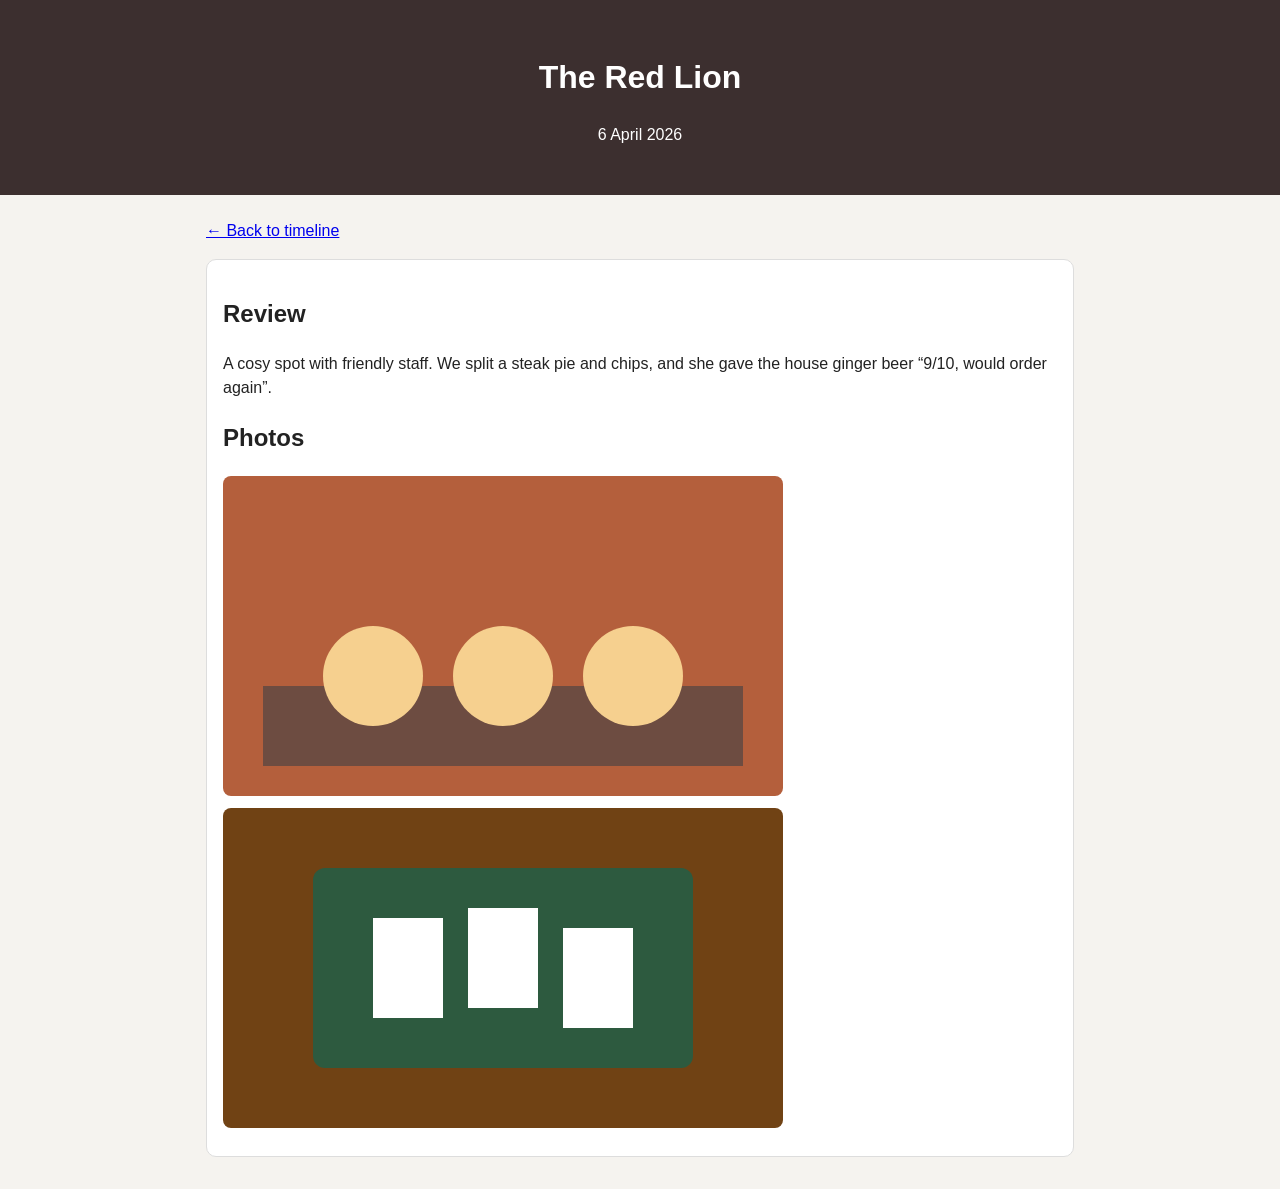
==== visits/2026-04-13-theoldhouse.html @ 918e7992 "rename visits" ====
<!DOCTYPE html>
<html lang="en">
  <head>
    <meta charset="UTF-8" />
    <meta name="viewport" content="width=device-width, initial-scale=1.0" />
    <title>The Red Lion - Pub Tour</title>
    <link rel="stylesheet" href="../styles.css" />
  </head>
  <body>
    <header class="page-header">
      <h1>The Red Lion</h1>
      <p>6 April 2026</p>
    </header>
    <main>
      <a class="back-link" href="../index.html">← Back to timeline</a>
      <article class="visit">
        <h2>Review</h2>
        <p>
          A cosy spot with friendly staff. We split a steak pie and chips, and she
          gave the house ginger beer “9/10, would order again”.
        </p>

        <h2>Photos</h2>
        <img src="../assets/red-lion-photo-1.svg" alt="Dinner table at The Red Lion" />
        <img src="../assets/red-lion-photo-2.svg" alt="Card game at The Red Lion" />
      </article>
    </main>
  </body>
</html>
---- styles.css ----
* {
  box-sizing: border-box;
}

body {
  margin: 0;
  font-family: Arial, sans-serif;
  line-height: 1.5;
  background: #f5f3ef;
  color: #222;
}

.page-header {
  background: #3c2f2f;
  color: #fff;
  padding: 2rem 1rem;
  text-align: center;
}

main {
  max-width: 900px;
  margin: 0 auto;
  padding: 1.5rem 1rem 2rem;
}

.timeline {
  list-style: none;
  margin: 0;
  padding: 0;
  display: grid;
  gap: 1rem;
}

.timeline-entry a {
  display: grid;
  grid-template-columns: 120px 1fr;
  gap: 1rem;
  background: #fff;
  text-decoration: none;
  color: inherit;
  border-radius: 10px;
  overflow: hidden;
  border: 1px solid #ddd;
}

.timeline-entry img {
  width: 120px;
  height: 120px;
  object-fit: cover;
}

.entry-content {
  padding: 0.75rem 0.75rem 0.75rem 0;
}

.entry-content h2 {
  margin-top: 0;
  margin-bottom: 0.4rem;
}

.visit {
  background: #fff;
  border: 1px solid #ddd;
  border-radius: 10px;
  padding: 1rem;
}

.visit img {
  width: 100%;
  max-width: 560px;
  border-radius: 8px;
  display: block;
  margin: 0.75rem 0;
}

.back-link {
  display: inline-block;
  margin-bottom: 1rem;
}

@media (max-width: 640px) {
  .timeline-entry a {
    grid-template-columns: 1fr;
  }

  .timeline-entry img {
    width: 100%;
    height: 200px;
  }

  .entry-content {
    padding: 0 0.75rem 0.75rem;
  }
}
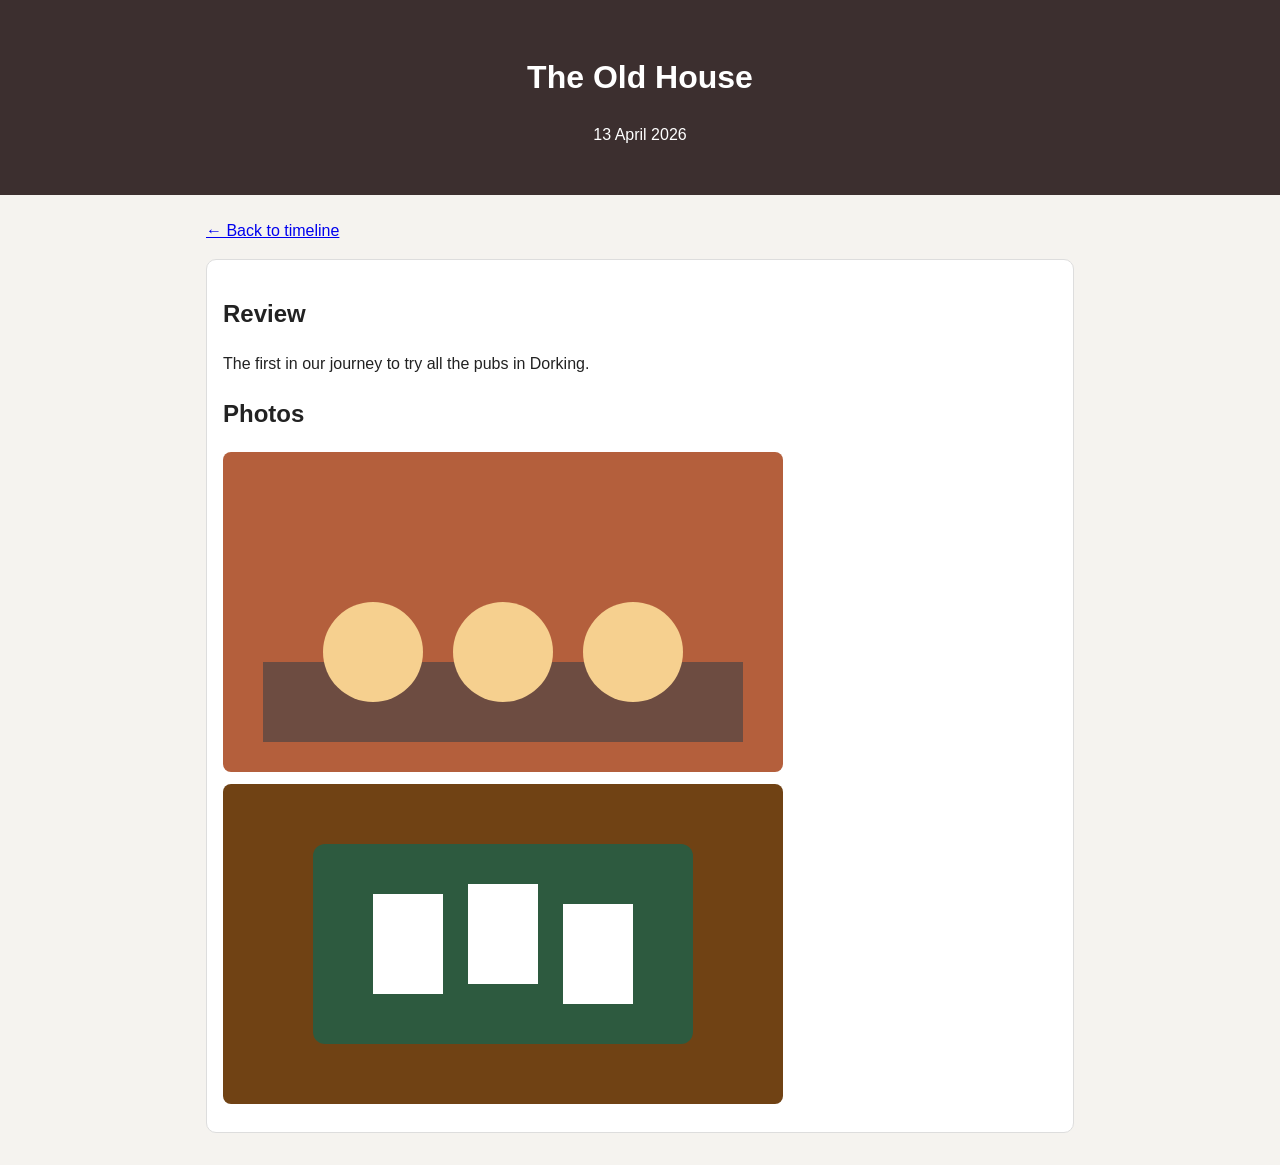
==== commit bcf5da9b: "update pages" ====
--- a/visits/2026-04-13-theoldhouse.html
+++ b/visits/2026-04-13-theoldhouse.html
@@ -3,21 +3,20 @@
   <head>
     <meta charset="UTF-8" />
     <meta name="viewport" content="width=device-width, initial-scale=1.0" />
-    <title>The Red Lion - Pub Tour</title>
+    <title>The Old House</title>
     <link rel="stylesheet" href="../styles.css" />
   </head>
   <body>
     <header class="page-header">
-      <h1>The Red Lion</h1>
-      <p>6 April 2026</p>
+      <h1>The Old House</h1>
+      <p>13 April 2026</p>
     </header>
     <main>
       <a class="back-link" href="../index.html">← Back to timeline</a>
       <article class="visit">
         <h2>Review</h2>
         <p>
-          A cosy spot with friendly staff. We split a steak pie and chips, and she
-          gave the house ginger beer “9/10, would order again”.
+          The first in our journey to try all the pubs in Dorking.
         </p>
 
         <h2>Photos</h2>
